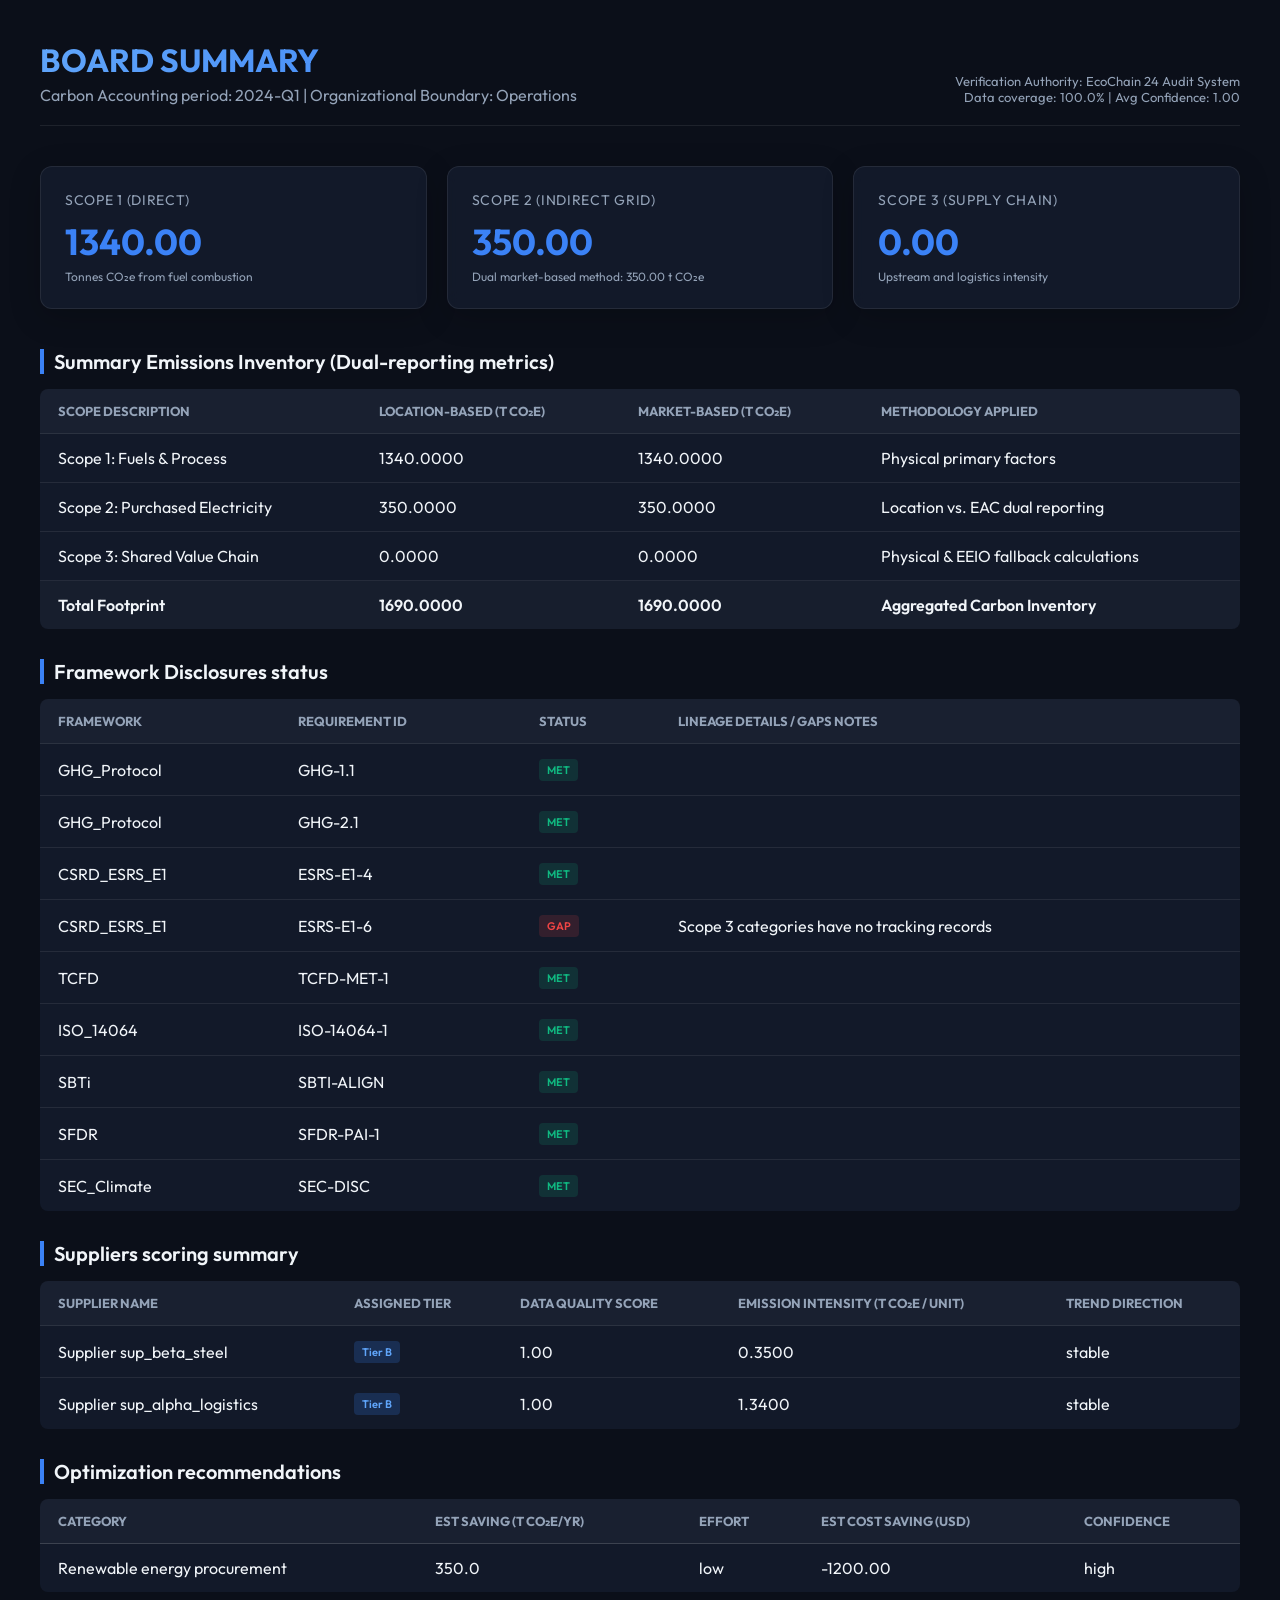
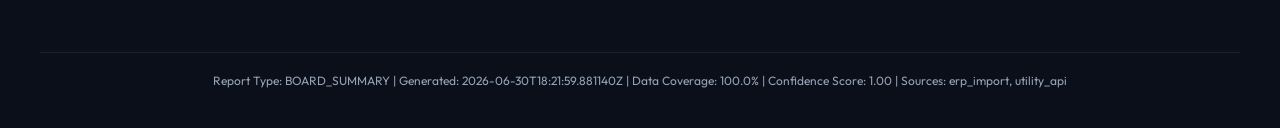
==== reports/board_summary_2024-Q1_20260630.html @ 7acd9be7 "EcoChain24" ====
<!DOCTYPE html>
<html>
<head>
    <meta charset="utf-8">
    <title>BOARD SUMMARY — EcoChain 24</title>
    <link href="https://fonts.googleapis.com/css2?family=Outfit:wght@300;400;600;700&display=swap" rel="stylesheet">
    <style>
        :root {
            --bg-color: #0b0f19;
            --card-bg: rgba(22, 30, 49, 0.7);
            --accent-glow: rgba(59, 130, 246, 0.15);
            --text-primary: #f1f5f9;
            --text-secondary: #94a3b8;
            --border-color: rgba(255, 255, 255, 0.08);
            --success: #10b981;
            --warning: #f59e0b;
            --danger: #ef4444;
        }
        body {
            background-color: var(--bg-color);
            color: var(--text-primary);
            font-family: 'Outfit', sans-serif;
            margin: 0;
            padding: 40px;
        }
        .header {
            border-bottom: 1px solid var(--border-color);
            padding-bottom: 20px;
            margin-bottom: 40px;
            display: flex;
            justify-content: space-between;
            align-items: flex-end;
        }
        .header h1 {
            margin: 0;
            font-size: 32px;
            font-weight: 700;
            background: linear-gradient(135deg, #60a5fa, #3b82f6);
            background-clip: text;
            -webkit-background-clip: text;
            -webkit-text-fill-color: transparent;
        }
        .header p {
            margin: 5px 0 0 0;
            color: var(--text-secondary);
        }
        .meta-box {
            text-align: right;
            font-size: 13px;
            color: var(--text-secondary);
        }
        .grid {
            display: grid;
            grid-template-columns: repeat(3, 1fr);
            gap: 20px;
            margin-bottom: 40px;
        }
        .card {
            background: var(--card-bg);
            border: 1px solid var(--border-color);
            border-radius: 12px;
            padding: 24px;
            backdrop-filter: blur(10px);
            box-shadow: 0 8px 32px rgba(0, 0, 0, 0.2);
            transition: transform 0.2s ease;
        }
        .card:hover {
            transform: translateY(-2px);
        }
        .metric-title {
            font-size: 14px;
            color: var(--text-secondary);
            text-transform: uppercase;
            letter-spacing: 0.05em;
        }
        .metric-value {
            font-size: 36px;
            font-weight: 700;
            margin-top: 10px;
            color: #3b82f6;
        }
        .metric-sub {
            font-size: 12px;
            color: var(--text-secondary);
            margin-top: 5px;
        }
        .section-title {
            font-size: 20px;
            font-weight: 600;
            margin: 30px 0 15px 0;
            border-left: 4px solid #3b82f6;
            padding-left: 10px;
        }
        table {
            width: 100%;
            border-collapse: collapse;
            margin-bottom: 30px;
            background: var(--card-bg);
            border-radius: 8px;
            overflow: hidden;
        }
        th, td {
            padding: 14px 18px;
            text-align: left;
            border-bottom: 1px solid var(--border-color);
        }
        th {
            background: rgba(255, 255, 255, 0.03);
            color: var(--text-secondary);
            font-size: 13px;
            text-transform: uppercase;
        }
        tr:last-child td {
            border-bottom: none;
        }
        .badge {
            display: inline-block;
            padding: 4px 8px;
            border-radius: 4px;
            font-size: 11px;
            font-weight: 600;
        }
        .badge-met { background: rgba(16, 185, 129, 0.15); color: var(--success); }
        .badge-partial { background: rgba(245, 158, 11, 0.15); color: var(--warning); }
        .badge-gap { background: rgba(239, 68, 68, 0.15); color: var(--danger); }
        
        .badge-a { background: rgba(16, 185, 129, 0.2); color: var(--success); }
        .badge-b { background: rgba(59, 130, 246, 0.2); color: #60a5fa; }
        .badge-c { background: rgba(245, 158, 11, 0.2); color: var(--warning); }
        .badge-d { background: rgba(239, 68, 68, 0.2); color: var(--danger); }

        footer {
            margin-top: 60px;
            border-top: 1px solid var(--border-color);
            padding-top: 20px;
            font-size: 12px;
            color: var(--text-secondary);
            text-align: center;
        }
    </style>
</head>
<body>
    <div class="header">
        <div>
            <h1>BOARD SUMMARY</h1>
            <p>Carbon Accounting period: 2024-Q1 | Organizational Boundary: Operations</p>
        </div>
        <div class="meta-box">
            <div>Verification Authority: EcoChain 24 Audit System</div>
            <div>Data coverage: 100.0% | Avg Confidence: 1.00</div>
        </div>
    </div>
    
    <div class="grid">
        <div class="card">
            <div class="metric-title">Scope 1 (Direct)</div>
            <div class="metric-value">1340.00</div>
            <div class="metric-sub">Tonnes CO₂e from fuel combustion</div>
        </div>
        <div class="card">
            <div class="metric-title">Scope 2 (Indirect Grid)</div>
            <div class="metric-value">350.00</div>
            <div class="metric-sub">Dual market-based method: 350.00 t CO₂e</div>
        </div>
        <div class="card">
            <div class="metric-title">Scope 3 (Supply Chain)</div>
            <div class="metric-value">0.00</div>
            <div class="metric-sub">Upstream and logistics intensity</div>
        </div>
    </div>

    <div class="section-title">Summary Emissions Inventory (Dual-reporting metrics)</div>
    <table>
        <thead>
            <tr>
                <th>Scope Description</th>
                <th>Location-Based (t CO₂e)</th>
                <th>Market-Based (t CO₂e)</th>
                <th>Methodology applied</th>
            </tr>
        </thead>
        <tbody>
            <tr>
                <td>Scope 1: Fuels & Process</td>
                <td>1340.0000</td>
                <td>1340.0000</td>
                <td>Physical primary factors</td>
            </tr>
            <tr>
                <td>Scope 2: Purchased Electricity</td>
                <td>350.0000</td>
                <td>350.0000</td>
                <td>Location vs. EAC dual reporting</td>
            </tr>
            <tr>
                <td>Scope 3: Shared Value Chain</td>
                <td>0.0000</td>
                <td>0.0000</td>
                <td>Physical & EEIO fallback calculations</td>
            </tr>
            <tr style="font-weight: 600; background: rgba(255,255,255,0.02);">
                <td>Total Footprint</td>
                <td>1690.0000</td>
                <td>1690.0000</td>
                <td>Aggregated Carbon Inventory</td>
            </tr>
        </tbody>
    </table>

    <div class="section-title">Framework Disclosures status</div>
    <table>
        <thead>
            <tr>
                <th>Framework</th>
                <th>Requirement ID</th>
                <th>Status</th>
                <th>Lineage details / Gaps notes</th>
            </tr>
        </thead>
        <tbody>
            <tr>
                <td>GHG_Protocol</td>
                <td>GHG-1.1</td>
                <td><span class="badge badge-met">MET</span></td>
                <td></td>
            </tr><tr>
                <td>GHG_Protocol</td>
                <td>GHG-2.1</td>
                <td><span class="badge badge-met">MET</span></td>
                <td></td>
            </tr><tr>
                <td>CSRD_ESRS_E1</td>
                <td>ESRS-E1-4</td>
                <td><span class="badge badge-met">MET</span></td>
                <td></td>
            </tr><tr>
                <td>CSRD_ESRS_E1</td>
                <td>ESRS-E1-6</td>
                <td><span class="badge badge-gap">GAP</span></td>
                <td>Scope 3 categories have no tracking records</td>
            </tr><tr>
                <td>TCFD</td>
                <td>TCFD-MET-1</td>
                <td><span class="badge badge-met">MET</span></td>
                <td></td>
            </tr><tr>
                <td>ISO_14064</td>
                <td>ISO-14064-1</td>
                <td><span class="badge badge-met">MET</span></td>
                <td></td>
            </tr><tr>
                <td>SBTi</td>
                <td>SBTI-ALIGN</td>
                <td><span class="badge badge-met">MET</span></td>
                <td></td>
            </tr><tr>
                <td>SFDR</td>
                <td>SFDR-PAI-1</td>
                <td><span class="badge badge-met">MET</span></td>
                <td></td>
            </tr><tr>
                <td>SEC_Climate</td>
                <td>SEC-DISC</td>
                <td><span class="badge badge-met">MET</span></td>
                <td></td>
            </tr>
        </tbody>
    </table>

    <div class="section-title">Suppliers scoring summary</div>
    <table>
        <thead>
            <tr>
                <th>Supplier name</th>
                <th>Assigned tier</th>
                <th>Data quality score</th>
                <th>Emission Intensity (t CO₂e / unit)</th>
                <th>Trend direction</th>
            </tr>
        </thead>
        <tbody>
            <tr>
                <td>Supplier sup_beta_steel</td>
                <td><span class="badge badge-b">Tier B</span></td>
                <td>1.00</td>
                <td>0.3500</td>
                <td>stable</td>
            </tr><tr>
                <td>Supplier sup_alpha_logistics</td>
                <td><span class="badge badge-b">Tier B</span></td>
                <td>1.00</td>
                <td>1.3400</td>
                <td>stable</td>
            </tr>
        </tbody>
    </table>

    <div class="section-title">Optimization recommendations</div>
    <table>
        <thead>
            <tr>
                <th>Category</th>
                <th>Est saving (t CO₂e/yr)</th>
                <th>Effort</th>
                <th>Est cost saving (USD)</th>
                <th>Confidence</th>
            </tr>
        </thead>
        <tbody>
            <tr>
                <td>Renewable energy procurement</td>
                <td>350.0</td>
                <td>low</td>
                <td>-1200.00</td>
                <td>high</td>
            </tr>
        </tbody>
    </table>

    <footer>
        Report Type: BOARD_SUMMARY | Generated: 2026-06-30T18:21:59.881140Z | Data Coverage: 100.0% | Confidence Score: 1.00 | Sources: erp_import, utility_api
    </footer>
</body>
</html>
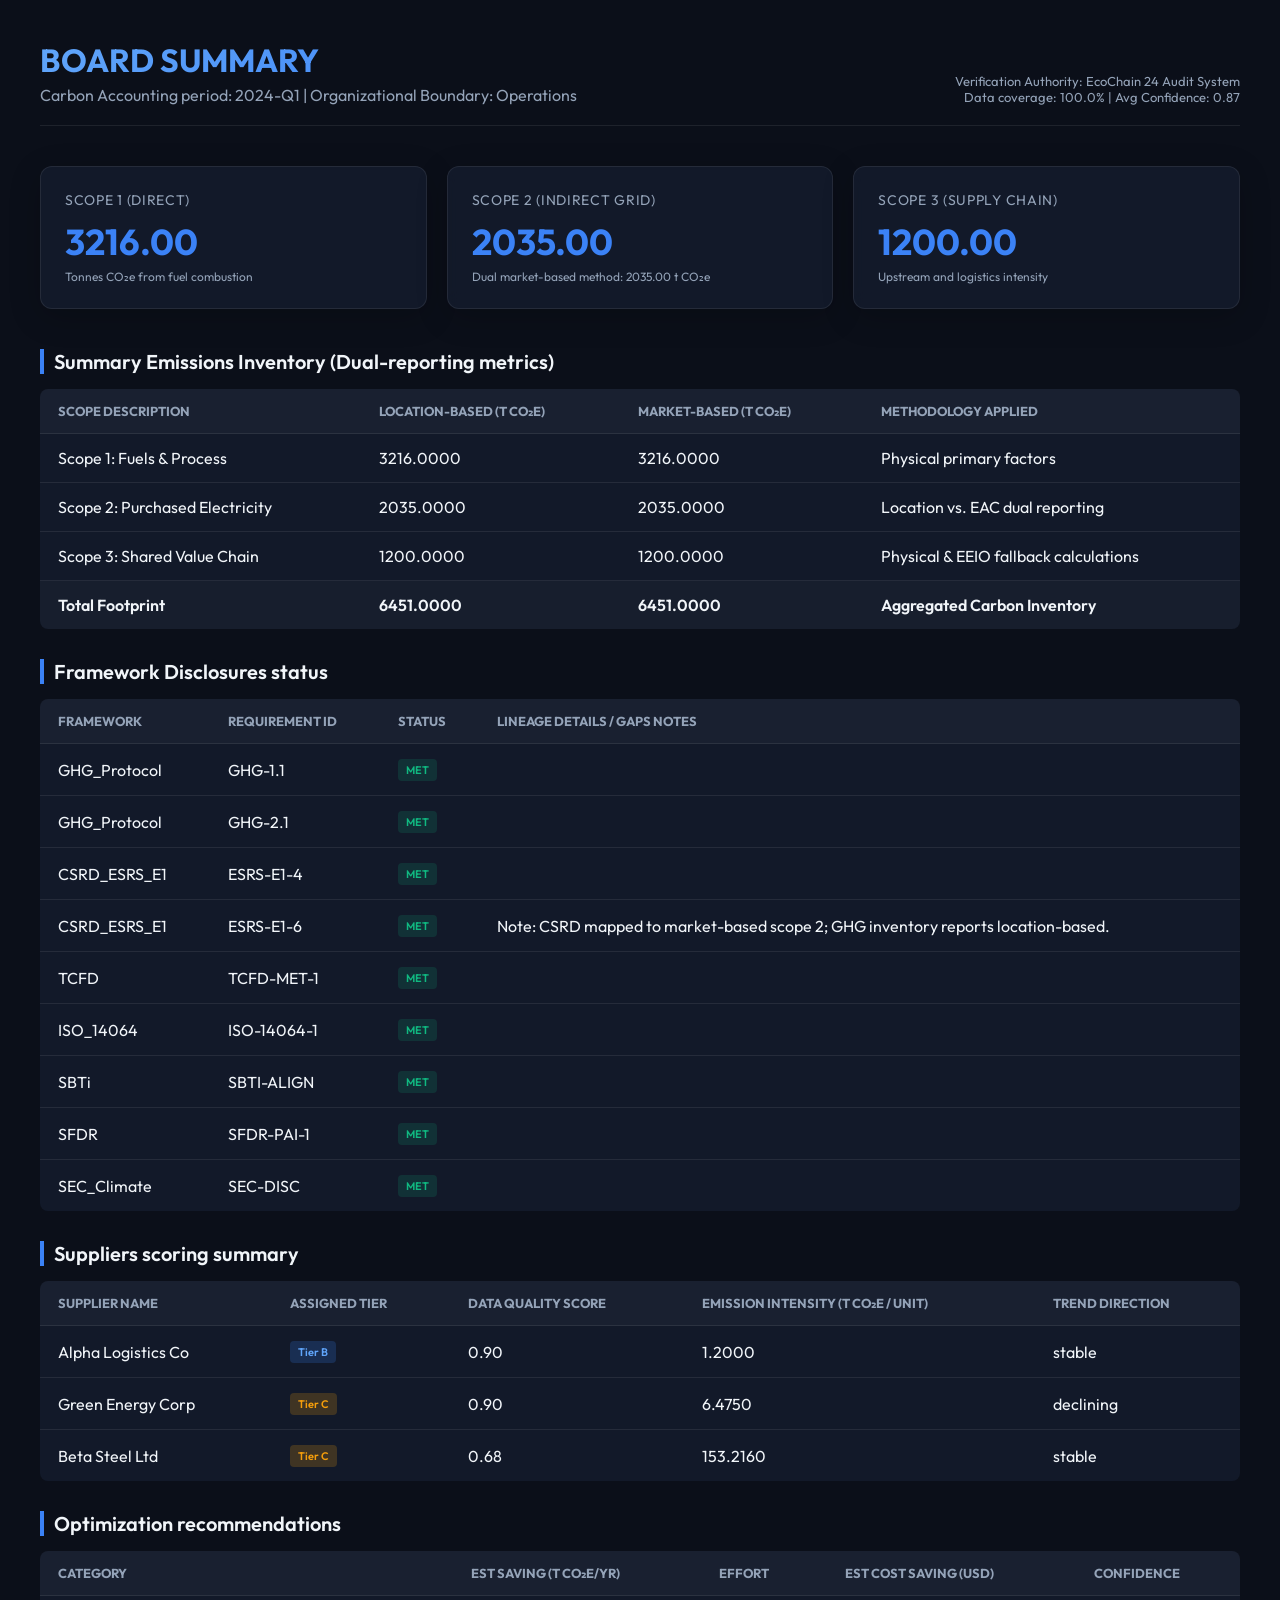
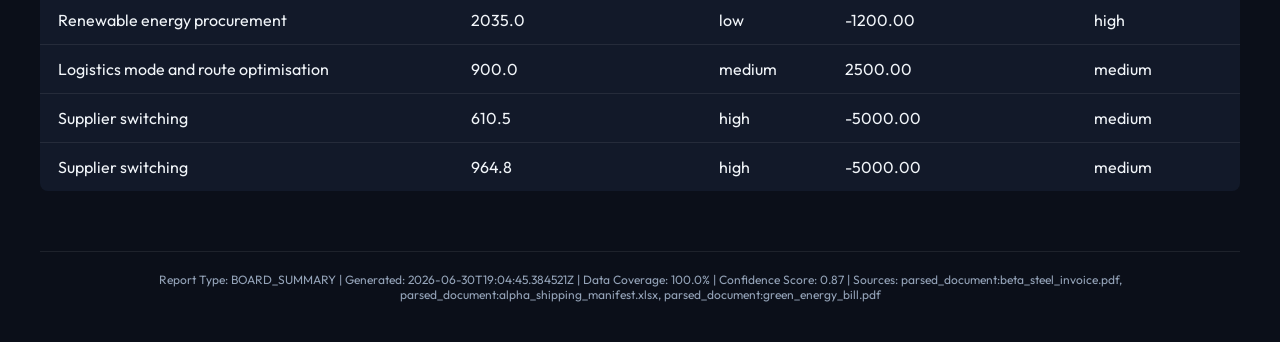
==== commit 9df13101: "final changes : EcoChain24" ====
--- a/reports/board_summary_2024-Q1_20260630.html
+++ b/reports/board_summary_2024-Q1_20260630.html
@@ -147,24 +147,24 @@
         </div>
         <div class="meta-box">
             <div>Verification Authority: EcoChain 24 Audit System</div>
-            <div>Data coverage: 100.0% | Avg Confidence: 1.00</div>
+            <div>Data coverage: 100.0% | Avg Confidence: 0.87</div>
         </div>
     </div>
     
     <div class="grid">
         <div class="card">
             <div class="metric-title">Scope 1 (Direct)</div>
-            <div class="metric-value">1340.00</div>
+            <div class="metric-value">3216.00</div>
             <div class="metric-sub">Tonnes CO₂e from fuel combustion</div>
         </div>
         <div class="card">
             <div class="metric-title">Scope 2 (Indirect Grid)</div>
-            <div class="metric-value">350.00</div>
-            <div class="metric-sub">Dual market-based method: 350.00 t CO₂e</div>
+            <div class="metric-value">2035.00</div>
+            <div class="metric-sub">Dual market-based method: 2035.00 t CO₂e</div>
         </div>
         <div class="card">
             <div class="metric-title">Scope 3 (Supply Chain)</div>
-            <div class="metric-value">0.00</div>
+            <div class="metric-value">1200.00</div>
             <div class="metric-sub">Upstream and logistics intensity</div>
         </div>
     </div>
@@ -182,26 +182,26 @@
         <tbody>
             <tr>
                 <td>Scope 1: Fuels & Process</td>
-                <td>1340.0000</td>
-                <td>1340.0000</td>
+                <td>3216.0000</td>
+                <td>3216.0000</td>
                 <td>Physical primary factors</td>
             </tr>
             <tr>
                 <td>Scope 2: Purchased Electricity</td>
-                <td>350.0000</td>
-                <td>350.0000</td>
+                <td>2035.0000</td>
+                <td>2035.0000</td>
                 <td>Location vs. EAC dual reporting</td>
             </tr>
             <tr>
                 <td>Scope 3: Shared Value Chain</td>
-                <td>0.0000</td>
-                <td>0.0000</td>
+                <td>1200.0000</td>
+                <td>1200.0000</td>
                 <td>Physical & EEIO fallback calculations</td>
             </tr>
             <tr style="font-weight: 600; background: rgba(255,255,255,0.02);">
                 <td>Total Footprint</td>
-                <td>1690.0000</td>
-                <td>1690.0000</td>
+                <td>6451.0000</td>
+                <td>6451.0000</td>
                 <td>Aggregated Carbon Inventory</td>
             </tr>
         </tbody>
@@ -236,8 +236,8 @@
             </tr><tr>
                 <td>CSRD_ESRS_E1</td>
                 <td>ESRS-E1-6</td>
-                <td><span class="badge badge-gap">GAP</span></td>
-                <td>Scope 3 categories have no tracking records</td>
+                <td><span class="badge badge-met">MET</span></td>
+                <td>Note: CSRD mapped to market-based scope 2; GHG inventory reports location-based.</td>
             </tr><tr>
                 <td>TCFD</td>
                 <td>TCFD-MET-1</td>
@@ -280,16 +280,22 @@
         </thead>
         <tbody>
             <tr>
-                <td>Supplier sup_beta_steel</td>
+                <td>Alpha Logistics Co</td>
                 <td><span class="badge badge-b">Tier B</span></td>
-                <td>1.00</td>
-                <td>0.3500</td>
+                <td>0.90</td>
+                <td>1.2000</td>
                 <td>stable</td>
             </tr><tr>
-                <td>Supplier sup_alpha_logistics</td>
-                <td><span class="badge badge-b">Tier B</span></td>
-                <td>1.00</td>
-                <td>1.3400</td>
+                <td>Green Energy Corp</td>
+                <td><span class="badge badge-c">Tier C</span></td>
+                <td>0.90</td>
+                <td>6.4750</td>
+                <td>declining</td>
+            </tr><tr>
+                <td>Beta Steel Ltd</td>
+                <td><span class="badge badge-c">Tier C</span></td>
+                <td>0.68</td>
+                <td>153.2160</td>
                 <td>stable</td>
             </tr>
         </tbody>
@@ -309,16 +315,34 @@
         <tbody>
             <tr>
                 <td>Renewable energy procurement</td>
-                <td>350.0</td>
+                <td>2035.0</td>
                 <td>low</td>
                 <td>-1200.00</td>
                 <td>high</td>
+            </tr><tr>
+                <td>Logistics mode and route optimisation</td>
+                <td>900.0</td>
+                <td>medium</td>
+                <td>2500.00</td>
+                <td>medium</td>
+            </tr><tr>
+                <td>Supplier switching</td>
+                <td>610.5</td>
+                <td>high</td>
+                <td>-5000.00</td>
+                <td>medium</td>
+            </tr><tr>
+                <td>Supplier switching</td>
+                <td>964.8</td>
+                <td>high</td>
+                <td>-5000.00</td>
+                <td>medium</td>
             </tr>
         </tbody>
     </table>
 
     <footer>
-        Report Type: BOARD_SUMMARY | Generated: 2026-06-30T18:21:59.881140Z | Data Coverage: 100.0% | Confidence Score: 1.00 | Sources: erp_import, utility_api
+        Report Type: BOARD_SUMMARY | Generated: 2026-06-30T19:04:45.384521Z | Data Coverage: 100.0% | Confidence Score: 0.87 | Sources: parsed_document:beta_steel_invoice.pdf, parsed_document:alpha_shipping_manifest.xlsx, parsed_document:green_energy_bill.pdf
     </footer>
 </body>
 </html>
